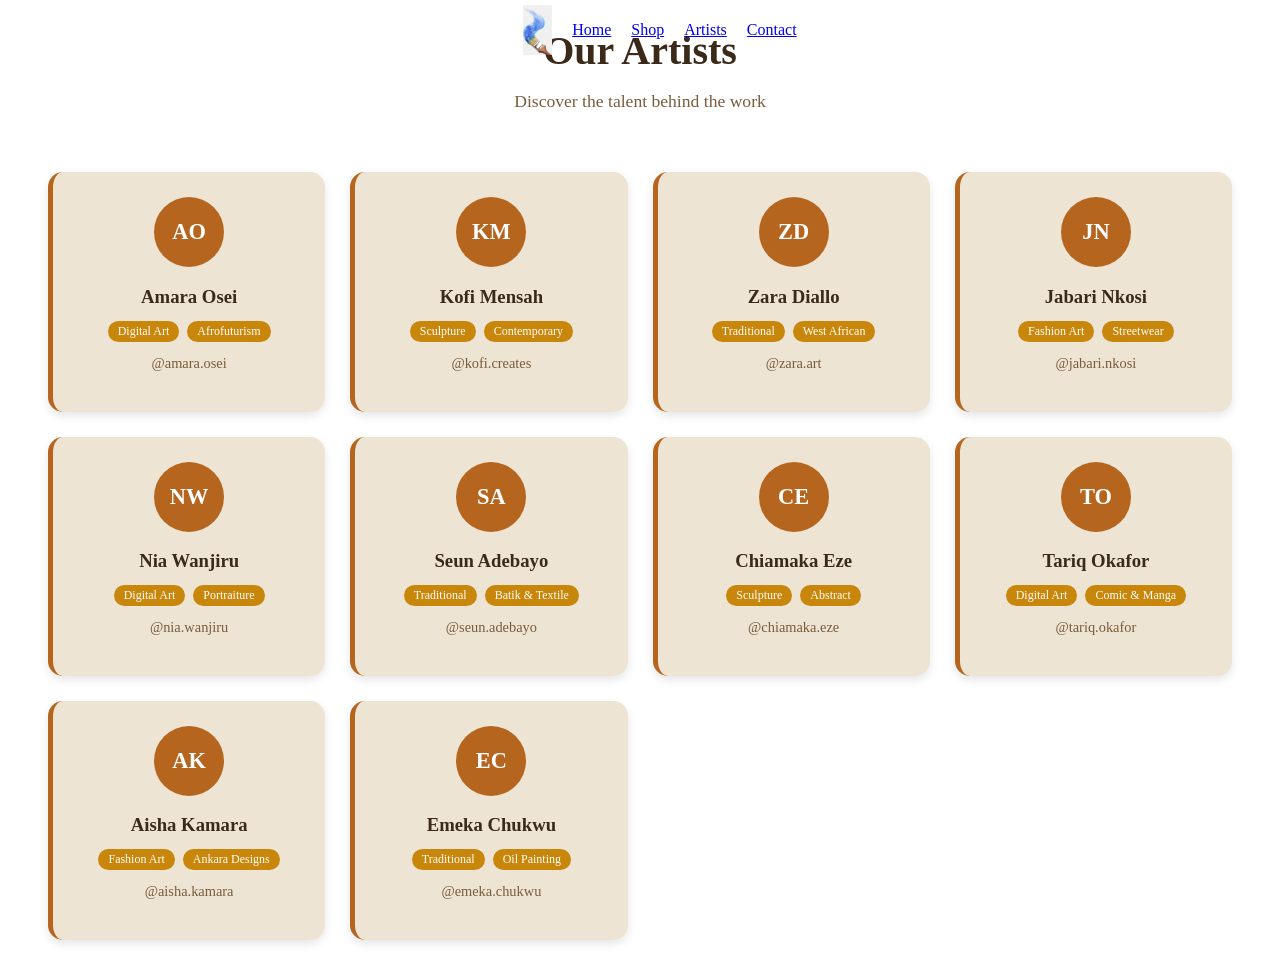
==== artists.html @ b5b1aea5 "v0.0.8" ====
<!DOCTYPE html>
<html lang="en">
<head>
    <meta charset="UTF-8">
    <meta name="viewport" content="width=device-width, initial-scale=1.0">
    <title>Artists - A.A.S</title>
    <link rel="stylesheet" href="styler.css">
</head>
<body>

<nav>
    <img src="assets/download png.webp" alt="AAS Logo" height="50">
    <a href="index.html">Home</a>
    <a href="shop.html">Shop</a>
    <a href="artists.html">Artists</a>
    <a href="contact.html">Contact</a>
</nav>

<h1 class="page-title">Our Artists</h1>
<p class="page-subtitle">Discover the talent behind the work</p>

<div class="artists-grid">

    <div class="artist-card">
        <div class="artist-avatar">AO</div>
        <h3>Amara Osei</h3>
        <span class="tag">Digital Art</span>
        <span class="tag">Afrofuturism</span>
        <p class="artist-handle">@amara.osei</p>
    </div>

    <div class="artist-card">
        <div class="artist-avatar">KM</div>
        <h3>Kofi Mensah</h3>
        <span class="tag">Sculpture</span>
        <span class="tag">Contemporary</span>
        <p class="artist-handle">@kofi.creates</p>
    </div>

    <div class="artist-card">
        <div class="artist-avatar">ZD</div>
        <h3>Zara Diallo</h3>
        <span class="tag">Traditional</span>
        <span class="tag">West African</span>
        <p class="artist-handle">@zara.art</p>
    </div>

    <div class="artist-card">
        <div class="artist-avatar">JN</div>
        <h3>Jabari Nkosi</h3>
        <span class="tag">Fashion Art</span>
        <span class="tag">Streetwear</span>
        <p class="artist-handle">@jabari.nkosi</p>
    </div>

    <div class="artist-card">
        <div class="artist-avatar">NW</div>
        <h3>Nia Wanjiru</h3>
        <span class="tag">Digital Art</span>
        <span class="tag">Portraiture</span>
        <p class="artist-handle">@nia.wanjiru</p>
    </div>

    <div class="artist-card">
        <div class="artist-avatar">SA</div>
        <h3>Seun Adebayo</h3>
        <span class="tag">Traditional</span>
        <span class="tag">Batik & Textile</span>
        <p class="artist-handle">@seun.adebayo</p>
    </div>

    <div class="artist-card">
        <div class="artist-avatar">CE</div>
        <h3>Chiamaka Eze</h3>
        <span class="tag">Sculpture</span>
        <span class="tag">Abstract</span>
        <p class="artist-handle">@chiamaka.eze</p>
    </div>

    <div class="artist-card">
        <div class="artist-avatar">TO</div>
        <h3>Tariq Okafor</h3>
        <span class="tag">Digital Art</span>
        <span class="tag">Comic & Manga</span>
        <p class="artist-handle">@tariq.okafor</p>
    </div>

    <div class="artist-card">
        <div class="artist-avatar">AK</div>
        <h3>Aisha Kamara</h3>
        <span class="tag">Fashion Art</span>
        <span class="tag">Ankara Designs</span>
        <p class="artist-handle">@aisha.kamara</p>
    </div>

    <div class="artist-card">
        <div class="artist-avatar">EC</div>
        <h3>Emeka Chukwu</h3>
        <span class="tag">Traditional</span>
        <span class="tag">Oil Painting</span>
        <p class="artist-handle">@emeka.chukwu</p>
    </div>

</div>

<audio id="bgMusic" loop>
    <source src="audio/Gibran Alcocer - Idea 22gi.wav" type="audio/mpeg">
</audio>
<script>
    document.addEventListener('click', function() {
        document.getElementById('bgMusic').play();
    }, { once: true });
</script>

</body>
</html>
---- styler.css ----
.page-title {
    text-align: center;
    font-size: 2.5rem;
    color: #3b2a1a;
    margin-bottom: 5px;
}

.page-subtitle {
    text-align: center;
    color: #7a5c3a;
    margin-bottom: 40px;
    font-size: 1.1rem;
}

.artists-grid {
    display: grid;
    grid-template-columns: repeat(4, 1fr);
    gap: 25px;
    padding: 20px 40px;
}

.artist-card {
    background-color: #ede4d3;
    border-radius: 15px;
    padding: 25px;
    text-align: center;
    border-left: 5px solid #b5651d;
    box-shadow: 0 4px 10px rgba(0,0,0,0.1);
    transition: transform 0.2s;
}

.artist-card:hover {
    transform: translateY(-5px);
}

.artist-avatar {
    width: 70px;
    height: 70px;
    border-radius: 50%;
    background-color: #b5651d;
    color: white;
    font-size: 1.4rem;
    font-weight: bold;
    display: flex;
    align-items: center;
    justify-content: center;
    margin: 0 auto 15px;
}

.artist-card h3 {
    color: #3b2a1a;
    margin-bottom: 10px;
}

.tag {
    display: inline-block;
    background-color: #c8860a;
    color: white;
    padding: 3px 10px;
    border-radius: 20px;
    font-size: 0.75rem;
    margin: 3px 2px;
}

.artist-handle {
    color: #7a5c3a;
    font-size: 0.9rem;
    margin-top: 10px;
}
.hero {
    background-color: #3b2a1a;
    color: #f5f0e8;
    text-align: center;
    padding: 80px 20px;
    border-bottom: 5px solid #b5651d;
}

.hero h1 {
    font-size: 3rem;
    margin-bottom: 15px;
}

.hero p {
    font-size: 1.3rem;
    margin-bottom: 30px;
    color: #d4a96a;
}

.hero-btn {
    background-color: #b5651d;
    color: white;
    padding: 12px 30px;
    border-radius: 25px;
    text-decoration: none;
    font-size: 1rem;
    transition: background-color 0.2s;
}

.hero-btn:hover {
    background-color: #c8860a;
}

.about-section {
    display: grid;
    grid-template-columns: repeat(4, 1fr);
    gap: 25px;
    padding: 40px;
}

.about-card {
    background-color: #ede4d3;
    border-radius: 15px;
    padding: 25px;
    text-align: center;
    border-top: 5px solid #b5651d;
    box-shadow: 0 4px 10px rgba(0,0,0,0.1);
}

.about-card h2 {
    color: #3b2a1a;
    margin-bottom: 10px;
    font-size: 1.2rem;
}

.about-card p {
    color: #7a5c3a;
    font-size: 0.95rem;
}
.contact-hero {
    background-color: #3b2a1a;
    color: #f5f0e8;
    text-align: center;
    padding: 80px 20px;
    border-bottom: 5px solid #b5651d;
}

.contact-hero h1 {
    font-size: 3rem;
    margin-bottom: 10px;
}

.contact-hero p {
    color: #d4a96a;
    font-size: 1.2rem;
}

.contact-cards {
    display: grid;
    grid-template-columns: repeat(3, 1fr);
    gap: 25px;
    padding: 50px 40px;
}

.contact-card {
    background-color: #ede4d3;
    border-radius: 15px;
    padding: 35px 25px;
    text-align: center;
    border-top: 5px solid #b5651d;
    box-shadow: 0 4px 10px rgba(0,0,0,0.1);
}

.contact-icon {
    font-size: 2.5rem;
    margin-bottom: 15px;
}

.contact-card h3 {
    color: #3b2a1a;
    margin-bottom: 10px;
    font-size: 1.2rem;
}

.contact-card p {
    color: #7a5c3a;
}

.contact-note {
    text-align: center;
    color: #7a5c3a;
    font-style: italic;
    padding-bottom: 60px;
}



.back-btn {
    display: inline-block;
    background-color: #b5651d;
    color: white;
    padding: 10px 25px;
    border-radius: 25px;
    text-decoration: none;
    transition: background-color 0.2s;
}

.back-btn:hover {
    background-color: #c8860a;
}

nav {
    background-image: url('assets/Downloadnnnn.jpg');
    background-size: auto 100%;
    background-repeat: repeat-x;
    height: 60px;
    width: 100%;
    display: flex;
    padding-right: 20px;
    padding-left: 20px;
    gap: 20px;
    position: fixed;
    top: 0;
    left: 0;
    justify-content: center;
    align-items: center;
}

.shop-hero {
    background-color: #3b2a1a;
    color: #f5f0e8;
    text-align: center;
    padding: 80px 20px;
    border-bottom: 5px solid #b5651d;
}

.shop-hero h1 {
    font-size: 3rem;
    margin-bottom: 10px;
}

.shop-hero p {
    color: #d4a96a;
    font-size: 1.2rem;
}

.video-container {
    display: grid;
    grid-template-columns: repeat(2, 1fr);
    gap: 20px;
    padding: 20px 40px 60px;
}

.video-container iframe {
    width: 100%;
    border-radius: 10px;
}
.pinterest-grid {
    columns: 4;
    gap: 15px;
    padding: 20px 40px;
}

.pinterest-grid a {
    display: block;
    break-inside: avoid;
    margin-bottom: 15px;
    overflow: hidden;
    border-radius: 10px;
}

.pinterest-grid img {
    width: 100%;
    height: auto;
    display: block;
    border-radius: 10px;
    transition: transform 0.3s;
}

.pinterest-grid img:hover {
    transform: scale(1.05);
}
.product-page {
    display: flex;
    gap: 40px;
    padding: 40px;
    align-items: flex-start;
    max-width: 900px;
    margin: 0 auto;
}

.product-page > img {
    width: 300px;
    height: 350px;
    object-fit: cover;
    border-radius: 10px;
    flex-shrink: 0;
}
.product-price {
    font-size: 2rem;
    font-weight: bold;
    color: #b5651d;
}

.product-detail {
    background-color: #ede4d3;
    border-radius: 10px;
    padding: 15px 20px;
    border-left: 4px solid #b5651d;
}

.product-detail p {
    color: #3b2a1a;
    margin: 5px 0;
}
.product-info {
    display: flex;
    flex-direction: column;
    gap: 15px;
    flex: 1;
}

.contact-details {
    background-color: #3b2a1a;
    color: #f5f0e8;
    border-radius: 10px;
    padding: 15px 20px;
}

.contact-details p {
    margin: 5px 0;
}
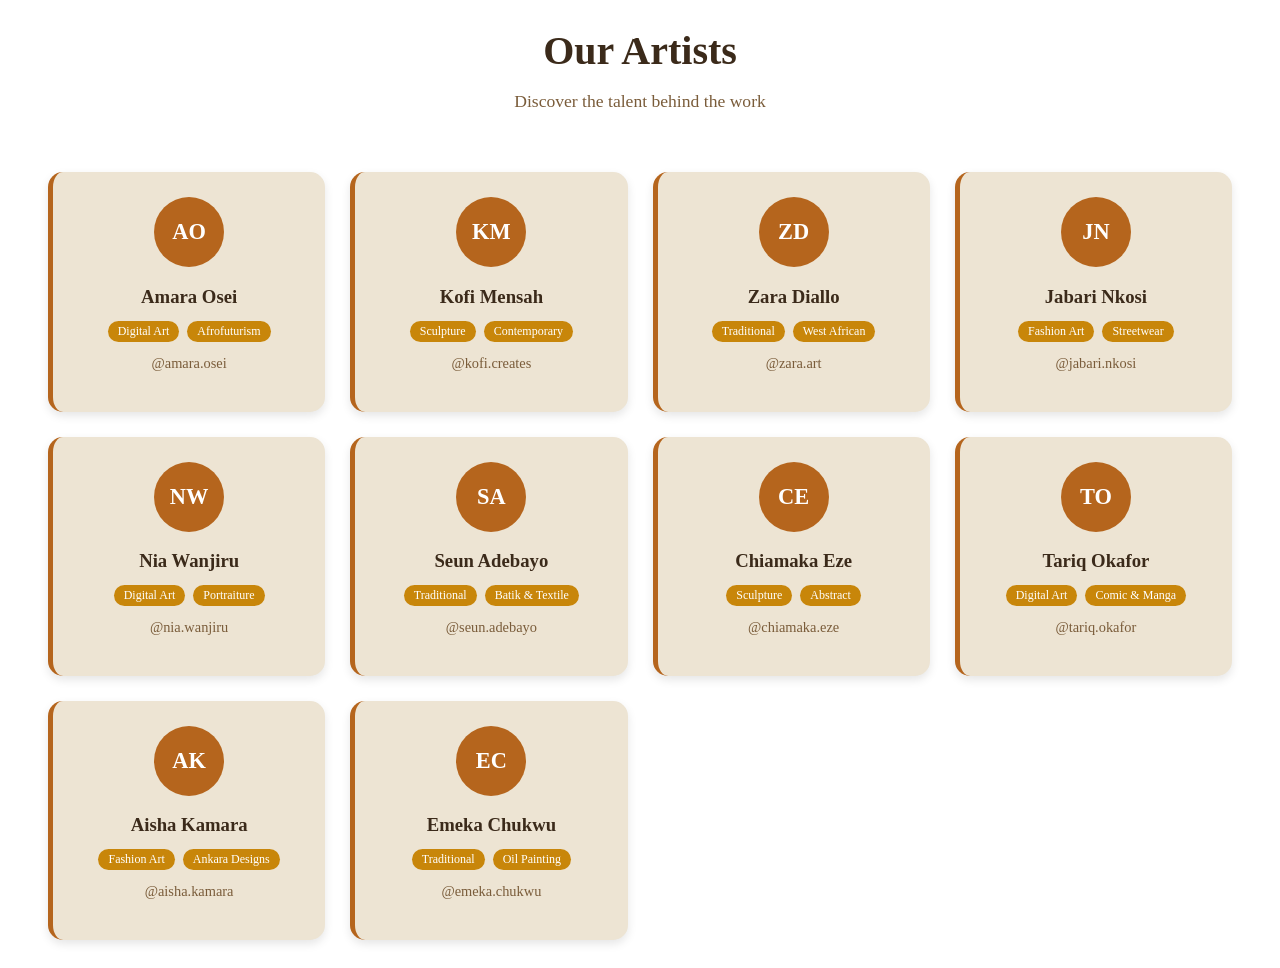
==== commit 14346ecf: "v0.0.7.2" ====
--- a/artists.html
+++ b/artists.html
@@ -9,7 +9,7 @@
 <body>
 
 <nav>
-    <img src="assets/download png.webp" alt="AAS Logo" height="50">
+    
     <a href="index.html">Home</a>
     <a href="shop.html">Shop</a>
     <a href="artists.html">Artists</a>
@@ -107,9 +107,18 @@
     <source src="audio/Gibran Alcocer - Idea 22gi.wav" type="audio/mpeg">
 </audio>
 <script>
+    const music = document.getElementById('bgMusic');
+    let playing = false;
+
     document.addEventListener('click', function() {
-        document.getElementById('bgMusic').play();
-    }, { once: true });
+        if (!playing) {
+            music.play();
+            playing = true;
+        } else {
+            music.pause();
+            playing = false;
+        }
+    });
 </script>
 
 </body>
--- a/styler.css
+++ b/styler.css
@@ -214,6 +214,10 @@
     justify-content: center;
     align-items: center;
 }
+nav a {
+    color: white;
+    text-decoration: none;
+}
 
 .shop-hero {
     background-color: #3b2a1a;
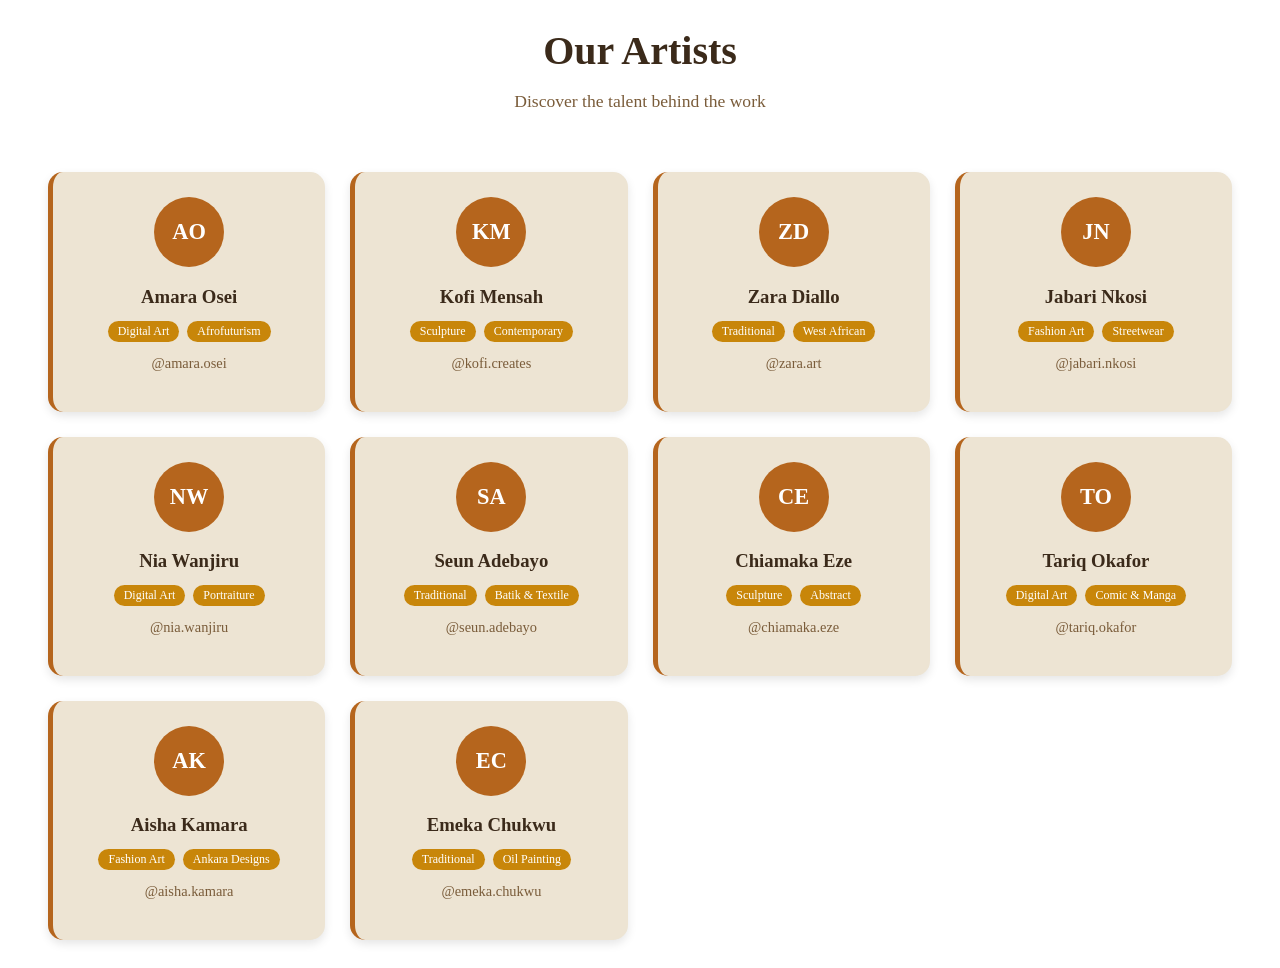
==== commit 75647547: "v0.0.8" ====
--- a/artists.html
+++ b/artists.html
@@ -14,6 +14,7 @@
     <a href="shop.html">Shop</a>
     <a href="artists.html">Artists</a>
     <a href="contact.html">Contact</a>
+    <a href="regi.html"> registration</a>
 </nav>
 
 <h1 class="page-title">Our Artists</h1>
--- a/styler.css
+++ b/styler.css
@@ -11,6 +11,8 @@
     margin-bottom: 40px;
     font-size: 1.1rem;
 }
+
+/*alfabet organization*/
 
 .artists-grid {
     display: grid;
@@ -195,6 +197,64 @@
 }
 
 .back-btn:hover {
+    background-color: #c8860a;
+}
+
+.form-container {
+    max-width: 450px;
+    margin: 60px auto;
+    background-color: #ede4d3;
+    padding: 40px;
+    border-radius: 15px;
+    border-top: 5px solid #b5651d;
+    box-shadow: 0 4px 10px rgba(0,0,0,0.1);
+    text-align: center;
+}
+
+.form-container h1 {
+    color: #3b2a1a;
+    margin-bottom: 5px;
+}
+
+.form-container p {
+    color: #7a5c3a;
+    margin-bottom: 25px;
+}
+
+.form-container form {
+    display: flex;
+    flex-direction: column;
+    text-align: left;
+}
+
+.form-container label {
+    color: #3b2a1a;
+    font-weight: bold;
+    margin-bottom: 5px;
+    margin-top: 15px;
+}
+
+.form-container input,
+.form-container select {
+    padding: 10px;
+    border-radius: 8px;
+    border: 1px solid #c8a878;
+    background-color: #f5f0e8;
+    font-size: 1rem;
+}
+
+.form-container button {
+    margin-top: 25px;
+    background-color: #b5651d;
+    color: white;
+    border: none;
+    padding: 12px;
+    border-radius: 25px;
+    font-size: 1rem;
+    cursor: pointer;
+}
+
+.form-container button:hover {
     background-color: #c8860a;
 }
 
@@ -237,6 +297,17 @@
     font-size: 1.2rem;
 }
 
+.success-message {
+    display: none;
+    margin-top: 20px;
+    background-color: #b5651d;
+    color: white;
+    padding: 15px;
+    border-radius: 10px;
+    text-align: center;
+}
+
+
 .video-container {
     display: grid;
     grid-template-columns: repeat(2, 1fr);
@@ -322,4 +393,49 @@
 
 .contact-details p {
     margin: 5px 0;
+}
+.popup-overlay {
+    display: none;
+    position: fixed;
+    top: 0;
+    left: 0;
+    width: 100%;
+    height: 100%;
+    background-color: rgba(0,0,0,0.6);
+    justify-content: center;
+    align-items: center;
+    z-index: 1000;
+}
+
+.popup-box {
+    background-color: #f5f0e8;
+    padding: 40px;
+    border-radius: 15px;
+    text-align: center;
+    max-width: 400px;
+    border-top: 5px solid #b5651d;
+}
+
+.popup-box h2 {
+    color: #3b2a1a;
+    margin-bottom: 15px;
+}
+
+.popup-box p {
+    color: #7a5c3a;
+    margin-bottom: 20px;
+}
+
+.popup-box button {
+    background-color: #b5651d;
+    color: white;
+    border: none;
+    padding: 10px 30px;
+    border-radius: 25px;
+    cursor: pointer;
+    font-size: 1rem;
+}
+
+.popup-box button:hover {
+    background-color: #c8860a;
 }
